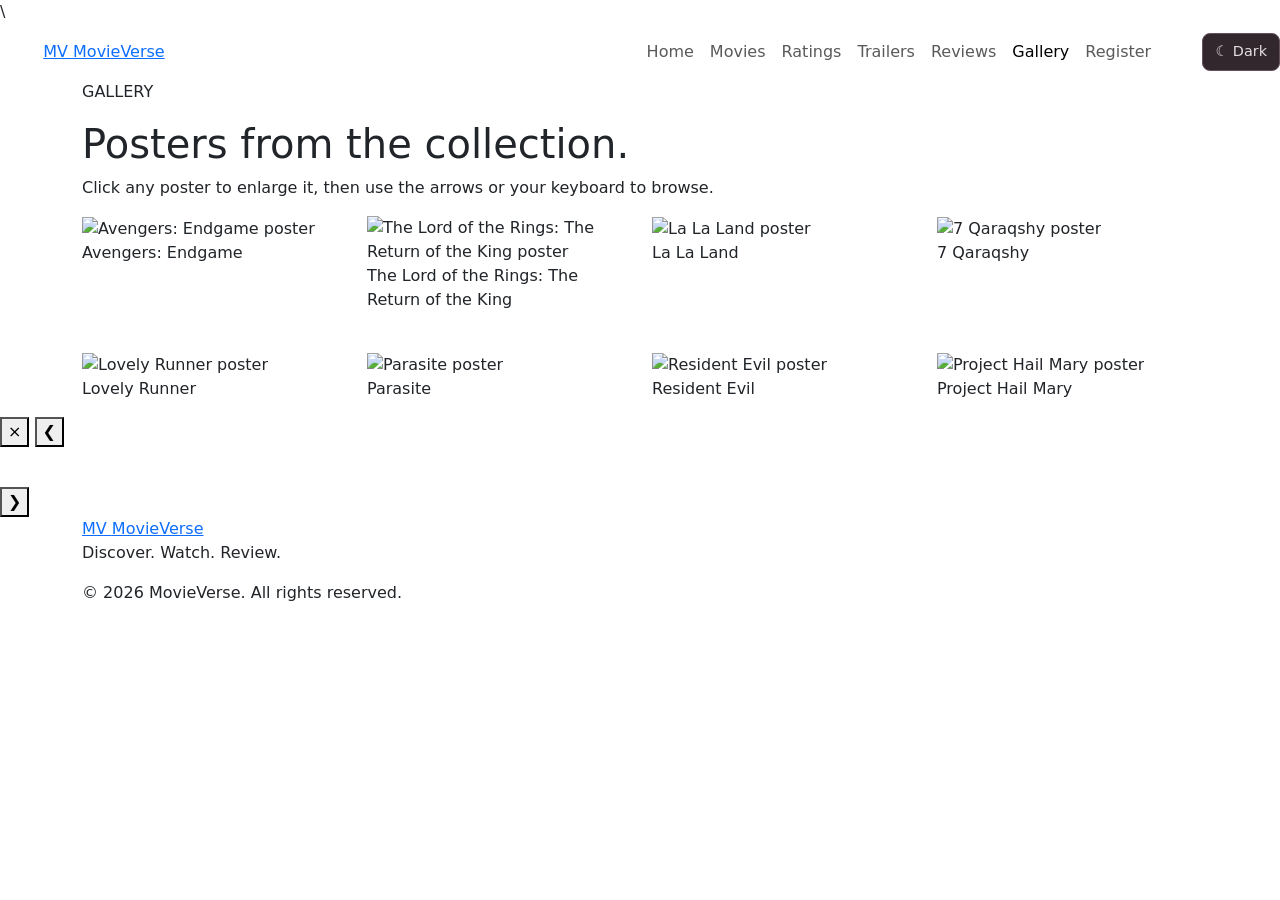
==== gallery.html @ 8283bd86 "Update gallery.html (add theme toggle)" ====
<!DOCTYPE html>
<html lang="en">

<head>
	<meta charset="utf-8" />
	<meta content="width=device-width, initial-scale=1.0" name="viewport" />
	<meta content="MovieVerse - movie information, ratings, trailers and reviews." name="description" />
	<title>
		MovieVerse | Gallery
	</title>
	<link rel="icon" href="images/site_icon_transparent.png">
	<link href="https://fonts.googleapis.com" rel="preconnect" />
	<link crossorigin="" href="https://fonts.gstatic.com" rel="preconnect" />
	<link href="https://fonts.googleapis.com/css2?family=Inter:wght@400;500;600;700;800&amp;display=swap"
		rel="stylesheet" />
	<link href="https://cdn.jsdelivr.net/npm/bootstrap@5.3.3/dist/css/bootstrap.min.css" rel="stylesheet" />
	<link href="css/style.css" rel="stylesheet" />\
	
	<link rel="stylesheet" href="css/final-features.css">
	<script src="js/theme.js" defer></script>
</head>

<body>
	<header class="site-header">
		<nav class="navbar navbar-expand-lg">
			<div class="container">
				<a class="logo" href="index.html">
					<span>
						MV
					</span>
					MovieVerse
				</a>
				<button aria-label="Toggle navigation" class="navbar-toggler" data-bs-target="#mainNav"
					data-bs-toggle="collapse" type="button">
					<span class="navbar-toggler-icon">
					</span>
				</button>
				<div class="collapse navbar-collapse" id="mainNav">
					<ul class="navbar-nav ms-auto nav-list">
						<li class="nav-item">
							<a class="nav-link" href="index.html">
								Home
							</a>
						</li>
						<li class="nav-item">
							<a class="nav-link" href="movies.html">
								Movies
							</a>
						</li>
						<li class="nav-item">
							<a class="nav-link" href="ratings.html">
								Ratings
							</a>
						</li>
						<li class="nav-item">
							<a class="nav-link" href="trailers.html">
								Trailers
							</a>
						</li>
						<li class="nav-item">
							<a class="nav-link" href="reviews.html">
								Reviews
							</a>
						</li>
						<li class="nav-item">
							<a class="nav-link active" href="gallery.html">
								Gallery
							</a>
						</li>
						<li class="nav-item">
							<a class="nav-link" href="register.html">
								Register
							</a>
						</li>
					</ul>
				</div>
			</div>

			<button type="button" id="themeToggle" class="mv-nav-action">
			    ☾ Dark
			</button>
		</nav>
	</header>
	<main>
		<section class="page-hero">
			<div class="container">
				<p class="eyebrow">GALLERY</p>
				<h1>Posters from the <span>collection.</span></h1>
				<p>Click any poster to enlarge it, then use the arrows or your keyboard to browse.</p>
			</div>
		</section>
		<section class="section-padding">
			<div class="container">
				<div class="row g-4" id="galleryGrid">
					<div class="col-6 col-md-4 col-lg-3">
						<figure class="gallery-item" data-index="0" data-full="images/endgame.jpg" data-caption="Avengers: Endgame &middot; Action" tabindex="0" role="button" aria-label="Open Avengers: Endgame">
							<img src="images/endgame.jpg" alt="Avengers: Endgame poster" loading="lazy" />
							<figcaption>Avengers: Endgame</figcaption>
						</figure>
					</div>
					<div class="col-6 col-md-4 col-lg-3">
						<figure class="gallery-item" data-index="1" data-full="images/LORDOFRINGS.jpg" data-caption="The Lord of the Rings: The Return of the King &middot; Fantasy" tabindex="0" role="button" aria-label="Open The Lord of the Rings: The Return of the King">
							<img src="images/LORDOFRINGS.jpg" alt="The Lord of the Rings: The Return of the King poster" loading="lazy" />
							<figcaption>The Lord of the Rings: The Return of the King</figcaption>
						</figure>
					</div>
					<div class="col-6 col-md-4 col-lg-3">
						<figure class="gallery-item" data-index="2" data-full="images/lalaland.jpg" data-caption="La La Land &middot; Drama" tabindex="0" role="button" aria-label="Open La La Land">
							<img src="images/lalaland.jpg" alt="La La Land poster" loading="lazy" />
							<figcaption>La La Land</figcaption>
						</figure>
					</div>
					<div class="col-6 col-md-4 col-lg-3">
						<figure class="gallery-item" data-index="3" data-full="images/7q.jpg" data-caption="7 Qaraqshy &middot; History" tabindex="0" role="button" aria-label="Open 7 Qaraqshy">
							<img src="images/7q.jpg" alt="7 Qaraqshy poster" loading="lazy" />
							<figcaption>7 Qaraqshy</figcaption>
						</figure>
					</div>
					<div class="col-6 col-md-4 col-lg-3">
						<figure class="gallery-item" data-index="4" data-full="images/lovely-runner.jpeg" data-caption="Lovely Runner &middot; Romance" tabindex="0" role="button" aria-label="Open Lovely Runner">
							<img src="images/lovely-runner.jpeg" alt="Lovely Runner poster" loading="lazy" />
							<figcaption>Lovely Runner</figcaption>
						</figure>
					</div>
					<div class="col-6 col-md-4 col-lg-3">
						<figure class="gallery-item" data-index="5" data-full="images/PARASITE.jpg" data-caption="Parasite &middot; Thriller" tabindex="0" role="button" aria-label="Open Parasite">
							<img src="images/PARASITE.jpg" alt="Parasite poster" loading="lazy" />
							<figcaption>Parasite</figcaption>
						</figure>
					</div>
					<div class="col-6 col-md-4 col-lg-3">
						<figure class="gallery-item" data-index="6" data-full="images/RESIDENTEVIL.jpg" data-caption="Resident Evil &middot; Horror" tabindex="0" role="button" aria-label="Open Resident Evil">
							<img src="images/RESIDENTEVIL.jpg" alt="Resident Evil poster" loading="lazy" />
							<figcaption>Resident Evil</figcaption>
						</figure>
					</div>
					<div class="col-6 col-md-4 col-lg-3">
						<figure class="gallery-item" data-index="7" data-full="images/PROJECTHAILMARY.jpg" data-caption="Project Hail Mary &middot; Sci-Fi" tabindex="0" role="button" aria-label="Open Project Hail Mary">
							<img src="images/PROJECTHAILMARY.jpg" alt="Project Hail Mary poster" loading="lazy" />
							<figcaption>Project Hail Mary</figcaption>
						</figure>
					</div>
				</div>
			</div>
		</section>
		<div id="lightbox" aria-hidden="true">
			<button type="button" id="lbClose" aria-label="Close">&times;</button>
			<button type="button" class="lb-nav" id="lbPrev" aria-label="Previous image">&#10094;</button>
			<figure class="lb-figure">
				<img id="lbImage" src="" alt="" />
				<figcaption id="lbCaption"></figcaption>
			</figure>
			<button type="button" class="lb-nav" id="lbNext" aria-label="Next image">&#10095;</button>
		</div>
	
	</main>
	<footer class="site-footer">
		<div class="container footer-flex">
			<div>
				<a class="logo footer-logo" href="index.html">
					<span>
						MV
					</span>
					MovieVerse
				</a>
				<p>
					Discover. Watch. Review.
				</p>
			</div>
			
			<p class="copyright">
				&copy; 2026 MovieVerse. All rights reserved.
			</p>
		</div>
	</footer>
	<script src="https://cdn.jsdelivr.net/npm/bootstrap@5.3.3/dist/js/bootstrap.bundle.min.js">
	</script>
	<script src="https://code.jquery.com/jquery-3.7.1.min.js"></script>
	<script src="js/script.js"></script>
</body>

</html>
---- css/final-features.css ----
/* some additions */

:root {
    --mv-accent: #f0525c;
    --mv-focus: #ff8790;
}

/* navigation */

.mv-nav-action {
    font: inherit;
    font-size: .9rem;
    color: #e3dee1;
    background: #33272e;
    border: 1px solid #65515c;
    border-radius: 8px;
    padding: .45rem .75rem;
    white-space: nowrap;
    cursor: pointer;
}

.mv-nav-action:hover,
.mv-nav-action:focus-visible {
    background: #593a45;
    color: white;
}

.mv-welcome {
    font-weight: 600;
    color: #f4b2b6;
    font-size: .88rem;
    max-width: 12rem;
    overflow: hidden;
    text-overflow: ellipsis;
    white-space: nowrap;
}

.mv-nav-wrap {
    display: flex;
    flex-wrap: wrap;
    align-items: center;
    gap: .6rem;
}

.mv-nav-wrap > [hidden],
#mvAuthLink[hidden],
#mvWelcome[hidden],
#mvSignOut[hidden] {
    display: none !important;
}

/* sections */
.mv-section {
    padding: 4rem 0;
}

.mv-section .section-heading {
    margin-bottom: 1.8rem;
}

.mv-section-header {
    display: flex;
    justify-content: space-between;
    align-items: center;
    gap: 1rem;
    flex-wrap: wrap;
}

/* API elements */

.mv-controls {
    display: grid;
    grid-template-columns: minmax(170px, 2fr) repeat(2, minmax(140px, 1fr)) auto;
    gap: .85rem;
    align-items: center;
    margin: 1.3rem 0;
}

.mv-controls .form-control,
.mv-controls .form-select {
    min-height: 44px;
}

.mv-button {
    border: 1px solid #bd333e;
    background: #ba2833;
    color: white;
    border-radius: 7px;
    padding: .65rem 1rem;
    font-weight: 650;
    cursor: pointer;
    min-height: 44px;
}

.mv-button:hover {
    background: #d33844;
}

.mv-button:disabled {
    opacity: .6;
    cursor: wait;
}

.mv-api-status {
    background: #2d2730;
    border-radius: 8px;
    margin: 1rem 0;
    padding: .9rem 1rem;
    border: 1px solid #5f4b50;
}

.mv-api-error {
    border-color: #eb636c;
    color: #ffd2d5;
}

.mv-api-empty {
    color: #dfccd0;
}

.mv-api-loading {
    color: #d4c8cd;
}

.mv-api-count {
    margin: .5rem 0 1rem;
    font-size: .88rem;
    color: #c7b9c1;
}

.mv-api-grid {
    display: grid;
    grid-template-columns: repeat(3, minmax(0, 1fr));
    gap: 1.25rem;
}

.mv-api-card {
    background: #28212a;
    border: 1px solid #47333d;
    border-radius: 12px;
    overflow: hidden;
    display: grid;
    grid-template-columns: 37% minmax(0, 1fr);
    min-height: 238px;
}

.mv-api-poster {
    background: #1e1d26;
    min-height: 238px;
}

.mv-api-poster img {
    display: block;
    width: 100%;
    height: 100%;
    object-fit: cover;
}

.mv-api-poster-fallback {
    display: grid;
    place-items: center;
    font-size: 2rem;
}

.mv-api-details {
    padding: 1rem;
    min-width: 0;
    display: flex;
    flex-direction: column;
    gap: .55rem;
}

.mv-api-details h3 {
    font-size: 1.08rem;
    line-height: 1.35;
    margin: 0;
}

.mv-api-meta {
    color: #f0bdc4;
    font-size: .8rem;
    margin: 0;
}

.mv-api-description {
    color: #d2cad0;
    font-size: .88rem;
    line-height: 1.55;
    margin: 0;
    display: -webkit-box;
    line-clamp: 5;
    -webkit-line-clamp: 5;
    -webkit-box-orient: vertical;
    overflow: hidden;
}

.mv-api-score {
    margin-top: auto;
    font-size: .8rem;
    font-weight: 700;
    color: #fbd079;
}

.mv-api-attribution,
.mv-demo-hint,
.mv-ai-credit {
    color: #bfb8c1;
    font-size: .78rem;
}

.mv-demo-hint {
    border-left: 3px solid #df5d69;
    padding: .7rem 1rem;
    max-width: 660px;
}

/* FAQ */

.mv-faq-list {
    max-width: 880px;
    margin: 0 auto;
    border: 1px solid #624450;
    border-radius: 12px;
    overflow: hidden;
}

.mv-faq-item + .mv-faq-item {
    border-top: 1px solid #624450;
}

.mv-faq-question {
    width: 100%;
    background: #2b222b;
    color: #fff;
    border: 0;
    display: flex;
    justify-content: space-between;
    align-items: center;
    gap: 1rem;
    text-align: left;
    padding: 1rem 1.15rem;
    font-weight: 650;
    cursor: pointer;
}

.mv-faq-question:hover,
.mv-faq-question[aria-expanded="true"] {
    background: #3b2832;
}

.mv-faq-indicator {
    color: #f27480;
    font-size: 1.6rem;
    line-height: 1;
}

.mv-faq-answer {
    padding: 1rem 1.15rem;
    color: #ddd1d8;
    background: #221e26;
}

.mv-faq-answer p {
    margin: 0;
}

/* Account elements */

.mv-login-card {
    max-width: 520px;
    margin: 0 auto;
    padding: 2rem;
    border-radius: 12px;
    background: #29212a;
    border: 1px solid #65434e;
}

.mv-login-card label {
    display: block;
    margin: .7rem 0 .3rem;
}

.mv-login-card .mv-button {
    margin-top: 1rem;
    width: 100%;
}

.mv-account-note {
    padding-top: .8rem;
    font-size: .84rem;
    color: #cabac3;
}

.mv-ai-credit {
    max-width: 440px;
}

/* Keyboard focus */

.mv-nav-action:focus-visible,
.mv-button:focus-visible,
.mv-faq-question:focus-visible {
    outline: 3px solid var(--mv-focus);
    outline-offset: 3px;
}

/* LIGHT THEME */

html[data-theme="light"] {
    color-scheme: light;
}

html[data-theme="light"] body {
    color: #2b2331;
    background: #faf6f7;
}

html[data-theme="light"] h1,
html[data-theme="light"] h2,
html[data-theme="light"] h3,
html[data-theme="light"] h4 {
    color: #271b29;
}

html[data-theme="light"] .site-header {
    background: #fff;
    border-color: #e8dce2;
}

html[data-theme="light"] .site-header .logo {
    color: #2b2030;
}

html[data-theme="light"] .nav-link {
    color: #473e46;
}

html[data-theme="light"] .nav-link:hover,
html[data-theme="light"] .nav-link.active {
    color: #8b2332;
    background: #fce6e9;
}

html[data-theme="light"] .navbar-toggler {
    background-color: #f5e4e9;
}

html[data-theme="light"] .hero,
html[data-theme="light"] .page-hero {
    background: linear-gradient(120deg, #fff3f5, #f0e9f5);
}

html[data-theme="light"] .dark-section,
html[data-theme="light"] .light-section {
    background: #f5edf2;
}

html[data-theme="light"] .site-footer {
    background: #ece4eb;
    color: #3a3038;
    border-color: #ded1d8;
}

html[data-theme="light"] .footer-logo {
    color: #302332;
}

html[data-theme="light"] .hero-description,
html[data-theme="light"] .section-heading p,
html[data-theme="light"] .page-hero p,
html[data-theme="light"] .feature-card p,
html[data-theme="light"] .movie-body p,
html[data-theme="light"] .review-card p,
html[data-theme="light"] .contact-form p {
    color: #625661;
}

html[data-theme="light"] .light-heading h2,
html[data-theme="light"] .light-heading p {
    color: #302334;
}

html[data-theme="light"] .feature-card,
html[data-theme="light"] .movie-card,
html[data-theme="light"] .trailer-card,
html[data-theme="light"] .review-card,
html[data-theme="light"] .rating-card,
html[data-theme="light"] .gallery-card,
html[data-theme="light"] .movie-mini,
html[data-theme="light"] .contact-form,
html[data-theme="light"] .mv-login-card,
html[data-theme="light"] .mv-api-card {
    background: #fff;
    color: #2e2532;
    border-color: #e3d4df;
}

html[data-theme="light"] .movie-body,
html[data-theme="light"] .review-body,
html[data-theme="light"] .table-responsive,
html[data-theme="light"] .catalog-toolbar {
    background: #fff;
    color: #312735;
}

html[data-theme="light"] .table {
    --bs-table-color: #2d2532;
    --bs-table-bg: #fff;
    --bs-table-border-color: #dccfd8;
    --bs-table-striped-bg: #f6eff3;
}

html[data-theme="light"] .modal-content {
    background: #fff;
    color: #2d2532;
}

html[data-theme="light"] .modal-header,
html[data-theme="light"] .modal-footer {
    border-color: #e6d9e2;
}

html[data-theme="light"] .modal-content .btn-close {
    filter: none;
}

html[data-theme="light"] .form-control,
html[data-theme="light"] .form-select {
    color: #2c2430;
    background: #fff;
    border-color: #c9b8c4;
}

html[data-theme="light"] .form-control::placeholder {
    color: #746a75;
}

html[data-theme="light"] .form-label {
    color: #382c39;
}

html[data-theme="light"] .btn-outline-custom {
    color: #9a2634;
    border-color: #ae5360;
    background: #fff;
}

html[data-theme="light"] .btn-outline-custom:hover {
    color: #fff;
    background: #b63848;
}

html[data-theme="light"] .mv-nav-action {
    color: #772c3d;
    background: #f6edf1;
    border-color: #d8b8c4;
}

html[data-theme="light"] .mv-nav-action:hover {
    color: white;
    background: #bd394c;
}

html[data-theme="light"] .mv-welcome {
    color: #9c2639;
}

html[data-theme="light"] .mv-api-poster {
    background: #e8dce3;
}

html[data-theme="light"] .mv-api-meta {
    color: #a53549;
}

html[data-theme="light"] .mv-api-description,
html[data-theme="light"] .mv-api-count,
html[data-theme="light"] .mv-api-attribution,
html[data-theme="light"] .mv-demo-hint,
html[data-theme="light"] .mv-account-note {
    color: #645761;
}

html[data-theme="light"] .mv-api-score {
    color: #9c5513;
}

html[data-theme="light"] .mv-api-status {
    color: #4c3746;
    background: #f8eef2;
    border-color: #e7ccd8;
}

html[data-theme="light"] .mv-api-error {
    color: #9f2135;
    border-color: #c83e4c;
}

html[data-theme="light"] .mv-faq-list,
html[data-theme="light"] .mv-faq-item + .mv-faq-item {
    border-color: #dfccd6;
}

html[data-theme="light"] .mv-faq-question {
    color: #302334;
    background: #fff;
}

html[data-theme="light"] .mv-faq-question:hover,
html[data-theme="light"] .mv-faq-question[aria-expanded="true"] {
    background: #fceef2;
}

html[data-theme="light"] .mv-faq-answer {
    color: #544651;
    background: #faf5f7;
}

html[data-theme="light"] .mv-ai-credit {
    color: #685866;
}

html[data-theme="light"] .copyright {
    color: #655564;
}

/* Responsive design */

@media (max-width: 1199px) {
    .mv-api-grid {
        grid-template-columns: repeat(2, minmax(0, 1fr));
    }

    .mv-controls {
        grid-template-columns: 1fr 1fr;
    }
}

@media (max-width: 767px) {
    .mv-api-grid {
        grid-template-columns: 1fr;
    }

    .mv-controls {
        grid-template-columns: 1fr;
    }

    .mv-api-card {
        min-height: 190px;
    }

    .mv-api-poster {
        min-height: 190px;
    }

    .mv-section {
        padding: 2.6rem 0;
    }

    .mv-nav-wrap {
        margin: .7rem 0;
    }

    .mv-login-card {
        padding: 1.3rem;
    }
}
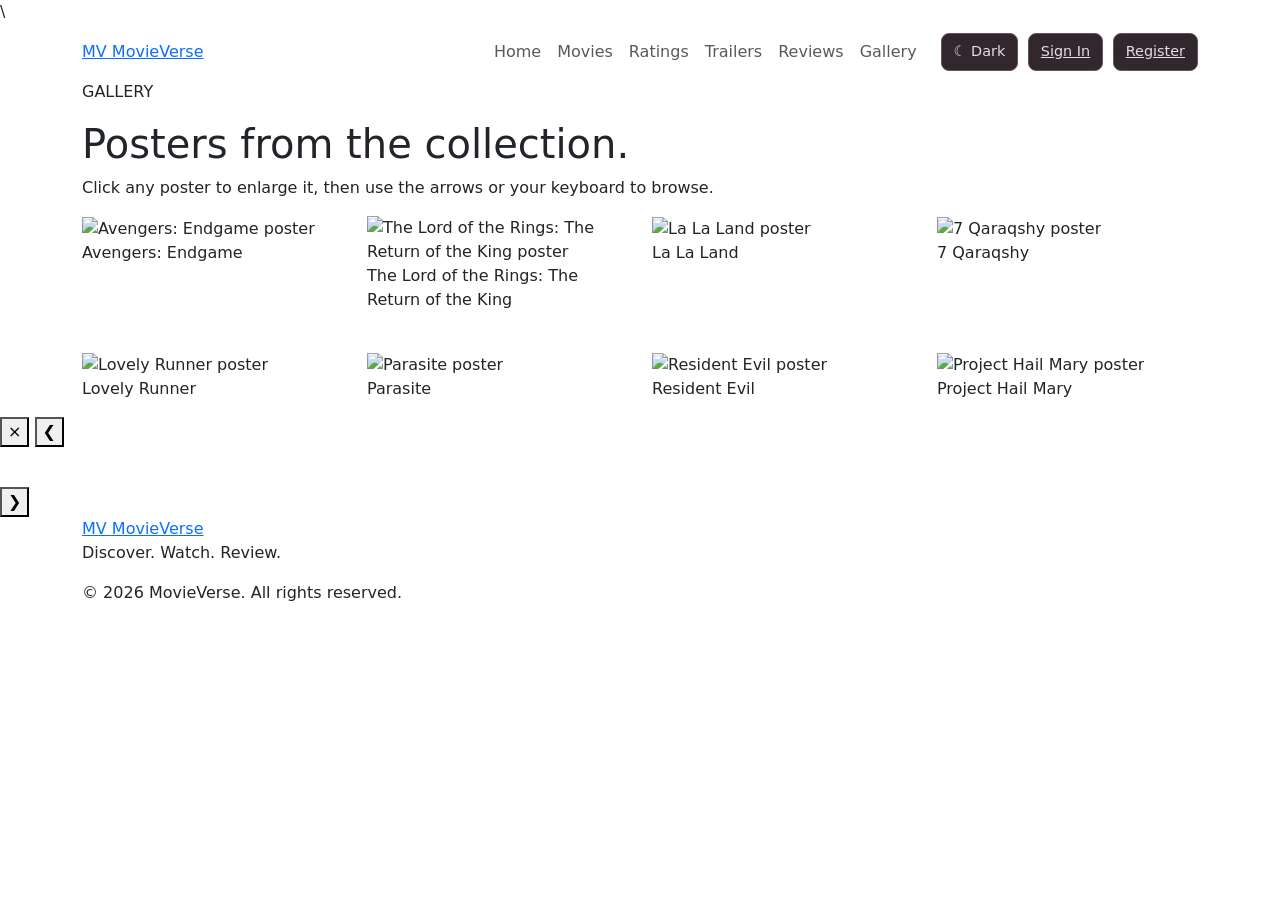
==== commit f7d00d47: "Update gallery.html" ====
--- a/gallery.html
+++ b/gallery.html
@@ -18,69 +18,90 @@
 	
 	<link rel="stylesheet" href="css/final-features.css">
 	<script src="js/theme.js" defer></script>
+	<script src="js/auth.js" defer></script>
 </head>
 
 <body>
 	<header class="site-header">
-		<nav class="navbar navbar-expand-lg">
-			<div class="container">
-				<a class="logo" href="index.html">
-					<span>
-						MV
-					</span>
-					MovieVerse
-				</a>
-				<button aria-label="Toggle navigation" class="navbar-toggler" data-bs-target="#mainNav"
-					data-bs-toggle="collapse" type="button">
-					<span class="navbar-toggler-icon">
-					</span>
-				</button>
-				<div class="collapse navbar-collapse" id="mainNav">
-					<ul class="navbar-nav ms-auto nav-list">
-						<li class="nav-item">
-							<a class="nav-link" href="index.html">
-								Home
-							</a>
-						</li>
-						<li class="nav-item">
-							<a class="nav-link" href="movies.html">
-								Movies
-							</a>
-						</li>
-						<li class="nav-item">
-							<a class="nav-link" href="ratings.html">
-								Ratings
-							</a>
-						</li>
-						<li class="nav-item">
-							<a class="nav-link" href="trailers.html">
-								Trailers
-							</a>
-						</li>
-						<li class="nav-item">
-							<a class="nav-link" href="reviews.html">
-								Reviews
-							</a>
-						</li>
-						<li class="nav-item">
-							<a class="nav-link active" href="gallery.html">
-								Gallery
-							</a>
-						</li>
-						<li class="nav-item">
-							<a class="nav-link" href="register.html">
-								Register
-							</a>
-						</li>
-					</ul>
-				</div>
-			</div>
-
-			<button type="button" id="themeToggle" class="mv-nav-action">
-			    ☾ Dark
-			</button>
-		</nav>
-	</header>
+  <nav class="navbar navbar-expand-xl" aria-label="Main navigation">
+    <div class="container">
+      <a class="logo" href="index.html">
+        <span>MV</span> MovieVerse
+      </a>
+
+      <button
+        class="navbar-toggler"
+        type="button"
+        data-bs-toggle="collapse"
+        data-bs-target="#mainNav"
+        aria-controls="mainNav"
+        aria-expanded="false"
+        aria-label="Toggle navigation"
+      >
+        <span class="navbar-toggler-icon"></span>
+      </button>
+
+      <div class="collapse navbar-collapse" id="mainNav">
+        <ul class="navbar-nav ms-auto nav-list">
+          <li class="nav-item">
+            <a class="nav-link" href="index.html">Home</a>
+          </li>
+          <li class="nav-item">
+            <a class="nav-link" href="movies.html">Movies</a>
+          </li>
+          <li class="nav-item">
+            <a class="nav-link" href="ratings.html">Ratings</a>
+          </li>
+          <li class="nav-item">
+            <a class="nav-link" href="trailers.html">Trailers</a>
+          </li>
+          <li class="nav-item">
+            <a class="nav-link" href="reviews.html">Reviews</a>
+          </li>
+          <li class="nav-item">
+            <a class="nav-link" href="gallery.html">Gallery</a>
+          </li>
+        </ul>
+
+        <div class="mv-nav-wrap" role="group" aria-label="Account and theme">
+          <button
+            id="themeToggle"
+            class="mv-nav-action"
+            type="button"
+            aria-label="Switch to light theme"
+            aria-pressed="false"
+          >
+            ☾ Dark
+          </button>
+
+          <a id="mvAuthLink" class="mv-nav-action" href="login.html">
+            Sign In
+          </a>
+
+          <a id="mvRegisterLink" class="mv-nav-action" href="register.html">
+            Register
+          </a>
+
+          <span
+            id="mvWelcome"
+            class="mv-welcome"
+            hidden
+            aria-live="polite"
+          ></span>
+
+          <button
+            id="mvSignOut"
+            class="mv-nav-action"
+            type="button"
+            hidden
+          >
+            Sign Out
+          </button>
+        </div>
+      </div>
+    </div>
+  </nav>
+</header>
 	<main>
 		<section class="page-hero">
 			<div class="container">
--- a/css/final-features.css
+++ b/css/final-features.css
@@ -1,12 +1,7 @@
-/* some additions */
-
 :root {
     --mv-accent: #f0525c;
     --mv-focus: #ff8790;
 }
-
-/* navigation */
-
 .mv-nav-action {
     font: inherit;
     font-size: .9rem;
@@ -49,7 +44,6 @@
     display: none !important;
 }
 
-/* sections */
 .mv-section {
     padding: 4rem 0;
 }
@@ -66,7 +60,6 @@
     flex-wrap: wrap;
 }
 
-/* API elements */
 
 .mv-controls {
     display: grid;
@@ -213,8 +206,6 @@
     padding: .7rem 1rem;
     max-width: 660px;
 }
-
-/* FAQ */
 
 .mv-faq-list {
     max-width: 880px;
@@ -264,8 +255,6 @@
     margin: 0;
 }
 
-/* Account elements */
-
 .mv-login-card {
     max-width: 520px;
     margin: 0 auto;
@@ -295,16 +284,12 @@
     max-width: 440px;
 }
 
-/* Keyboard focus */
-
 .mv-nav-action:focus-visible,
 .mv-button:focus-visible,
 .mv-faq-question:focus-visible {
     outline: 3px solid var(--mv-focus);
     outline-offset: 3px;
 }
-
-/* LIGHT THEME */
 
 html[data-theme="light"] {
     color-scheme: light;
@@ -524,16 +509,44 @@
     color: #655564;
 }
 
-/* Responsive design */
+.mv-nav-wrap {
+  display: flex;
+  flex-wrap: wrap;
+  align-items: center;
+  justify-content: flex-end;
+  flex-shrink: 0;
+  gap: .6rem;
+  max-width: 100%;
+  margin-left: 1rem;
+}
+
+.mv-welcome {
+  min-width: 0;
+}
+
+.mv-nav-wrap > [hidden] {
+  display: none !important;
+}
 
 @media (max-width: 1199px) {
-    .mv-api-grid {
+  .mv-api-grid {
         grid-template-columns: repeat(2, minmax(0, 1fr));
     }
 
-    .mv-controls {
+  .mv-controls {
         grid-template-columns: 1fr 1fr;
     }
+  .site-header .navbar-collapse {
+    padding-top: .75rem;
+  }
+
+  .site-header .nav-list {
+    margin-bottom: .75rem;
+  }
+
+  .mv-nav-wrap {
+    margin-left: 0;
+  }
 }
 
 @media (max-width: 767px) {
@@ -564,4 +577,4 @@
     .mv-login-card {
         padding: 1.3rem;
     }
-}+}
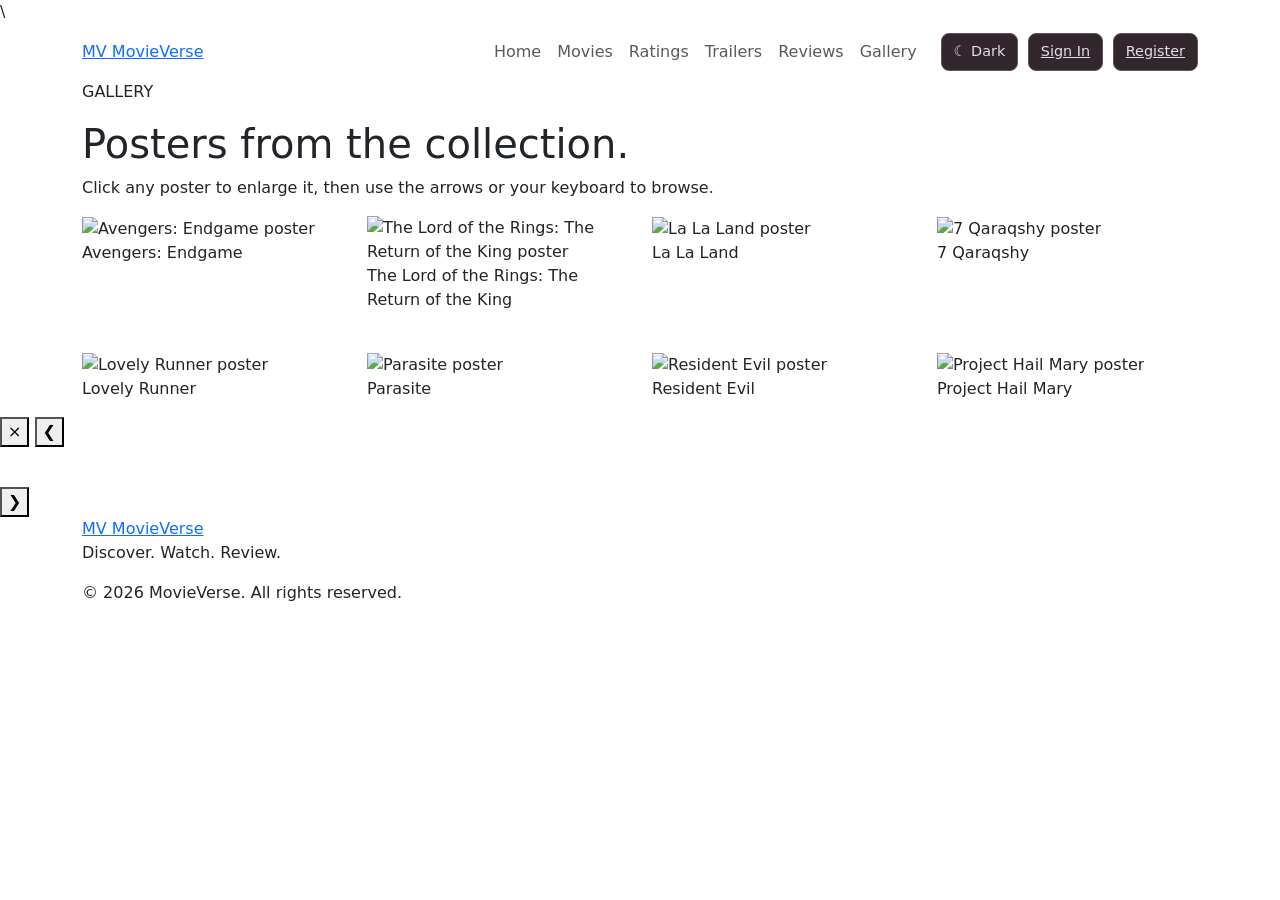
==== commit daf5f513: "Update gallery.html" ====
--- a/gallery.html
+++ b/gallery.html
@@ -28,19 +28,9 @@
       <a class="logo" href="index.html">
         <span>MV</span> MovieVerse
       </a>
-
-      <button
-        class="navbar-toggler"
-        type="button"
-        data-bs-toggle="collapse"
-        data-bs-target="#mainNav"
-        aria-controls="mainNav"
-        aria-expanded="false"
-        aria-label="Toggle navigation"
-      >
+      <button class="navbar-toggler" type="button" data-bs-toggle="collapse" data-bs-target="#mainNav" aria-controls="mainNav" aria-expanded="false" aria-label="Toggle navigation">
         <span class="navbar-toggler-icon"></span>
       </button>
-
       <div class="collapse navbar-collapse" id="mainNav">
         <ul class="navbar-nav ms-auto nav-list">
           <li class="nav-item">
@@ -62,41 +52,12 @@
             <a class="nav-link" href="gallery.html">Gallery</a>
           </li>
         </ul>
-
         <div class="mv-nav-wrap" role="group" aria-label="Account and theme">
-          <button
-            id="themeToggle"
-            class="mv-nav-action"
-            type="button"
-            aria-label="Switch to light theme"
-            aria-pressed="false"
-          >
-            ☾ Dark
-          </button>
-
-          <a id="mvAuthLink" class="mv-nav-action" href="login.html">
-            Sign In
-          </a>
-
-          <a id="mvRegisterLink" class="mv-nav-action" href="register.html">
-            Register
-          </a>
-
-          <span
-            id="mvWelcome"
-            class="mv-welcome"
-            hidden
-            aria-live="polite"
-          ></span>
-
-          <button
-            id="mvSignOut"
-            class="mv-nav-action"
-            type="button"
-            hidden
-          >
-            Sign Out
-          </button>
+          <button id="themeToggle" class="mv-nav-action" type="button" aria-label="Switch to light theme" aria-pressed="false">☾ Dark</button>
+          <a id="mvAuthLink" class="mv-nav-action" href="login.html">Sign In</a>
+          <a id="mvRegisterLink" class="mv-nav-action" href="register.html">Register</a>
+          <span id="mvWelcome" class="mv-welcome" hidden aria-live="polite"></span>
+          <button id="mvSignOut" class="mv-nav-action" type="button" hidden>Sign Out</button>
         </div>
       </div>
     </div>
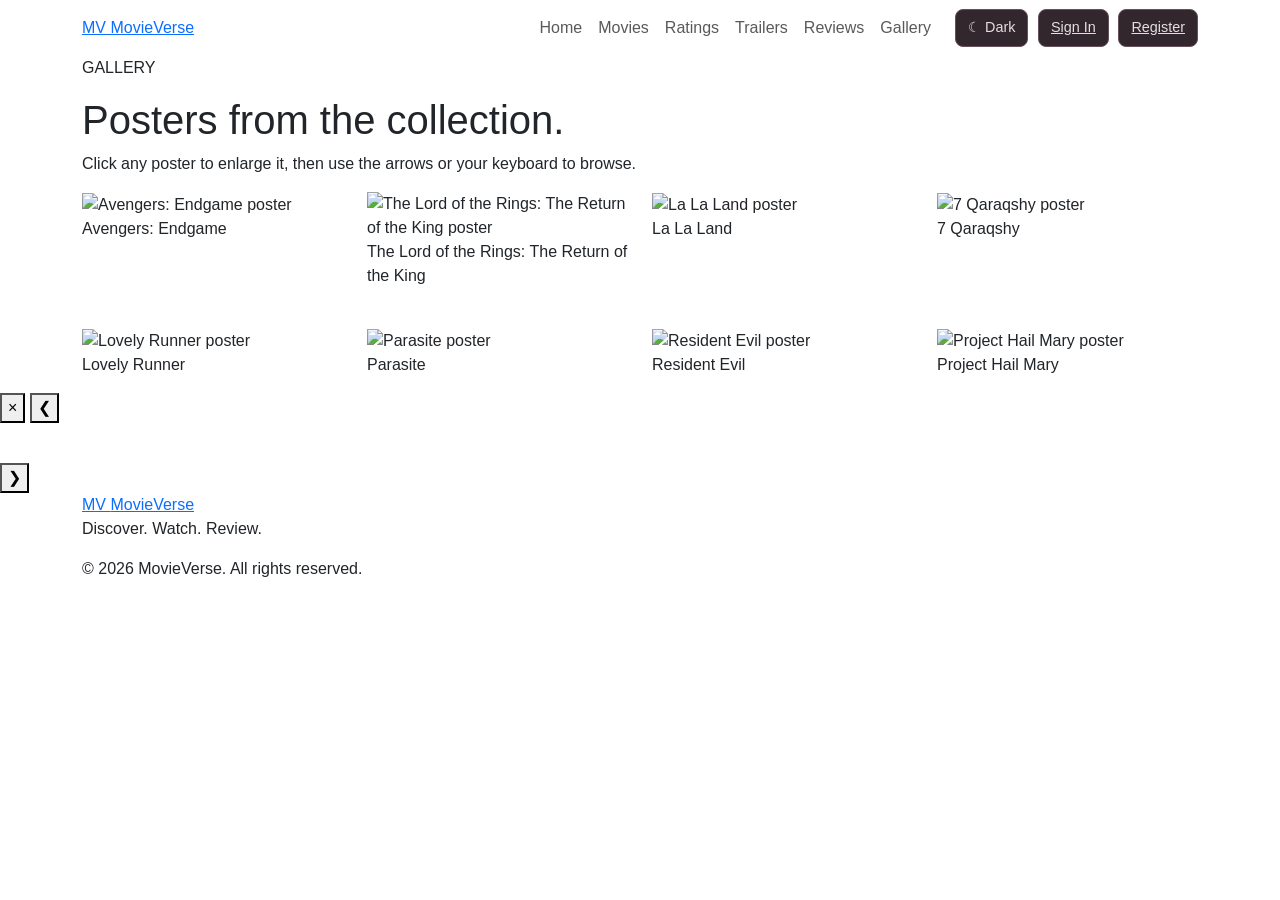
==== commit 2cabe719: "Fix formatting issue in gallery.html" ====
--- a/gallery.html
+++ b/gallery.html
@@ -14,7 +14,7 @@
 	<link href="https://fonts.googleapis.com/css2?family=Inter:wght@400;500;600;700;800&amp;display=swap"
 		rel="stylesheet" />
 	<link href="https://cdn.jsdelivr.net/npm/bootstrap@5.3.3/dist/css/bootstrap.min.css" rel="stylesheet" />
-	<link href="css/style.css" rel="stylesheet" />\
+	<link href="css/style.css" rel="stylesheet" />
 	
 	<link rel="stylesheet" href="css/final-features.css">
 	<script src="js/theme.js" defer></script>
--- a/css/final-features.css
+++ b/css/final-features.css
@@ -1,7 +1,50 @@
 :root {
     --mv-accent: #f0525c;
     --mv-focus: #ff8790;
-}
+    --mv-font: "Inter", Arial, sans-serif;
+}
+
+body {
+  font-family: var(--mv-font);
+}
+
+.site-header .logo {
+  flex-shrink: 0;
+}
+
+.site-header .navbar > .container {
+  gap: .75rem;
+}
+
+.site-header .navbar-collapse {
+  min-width: 0;
+  column-gap: 1rem;
+}
+
+.site-header .nav-list {
+  flex-wrap: wrap;
+}
+
+.site-header .mv-nav-wrap {
+  display: flex;
+  flex-wrap: wrap;
+  align-items: center;
+  justify-content: flex-end;
+  flex-shrink: 0;
+  gap: .6rem;
+  max-width: 100%;
+  margin-left: 0;
+}
+
+.mv-welcome {
+  min-width: 0;
+  max-width: 10rem;
+}
+
+.mv-nav-wrap > [hidden] {
+  display: none !important;
+}
+
 .mv-nav-action {
     font: inherit;
     font-size: .9rem;
@@ -59,7 +102,6 @@
     gap: 1rem;
     flex-wrap: wrap;
 }
-
 
 .mv-controls {
     display: grid;
@@ -291,6 +333,48 @@
     outline-offset: 3px;
 }
 
+.rating-layout > * {
+  min-width: 0;
+}
+
+.rating-layout .table-responsive {
+  width: 100%;
+  max-width: 100%;
+  overflow-x: auto;
+}
+
+.rating-table {
+  min-width: 640px;
+}
+
+.rating-table td:last-child {
+  white-space: nowrap;
+}
+
+#noResults {
+  display: none;
+}
+
+.mv-register-link {
+  color: var(--mv-accent);
+  text-decoration: underline;
+}
+
+.footer-flex,
+.social-links {
+  flex-wrap: wrap;
+}
+
+.footer-contact {
+  font-size: .9rem;
+  font-style: normal;
+}
+
+.footer-contact a,
+.social-links a {
+  text-decoration: underline;
+}
+
 html[data-theme="light"] {
     color-scheme: light;
 }
@@ -509,6 +593,87 @@
     color: #655564;
 }
 
+html[data-theme="light"] .filter-btn,
+html[data-theme="light"] .row-btn {
+  color: #473e46;
+  background: #fff;
+  border-color: #bda8b5;
+}
+
+html[data-theme="light"] .filter-btn:hover,
+html[data-theme="light"] .filter-btn:focus-visible,
+html[data-theme="light"] .row-btn:hover,
+html[data-theme="light"] .row-btn:focus-visible {
+  color: #772c3d;
+  background: #fce6e9;
+  border-color: #a53549;
+}
+
+html[data-theme="light"] .filter-btn.active,
+html[data-theme="light"] .row-btn.danger:hover,
+html[data-theme="light"] .row-btn.danger:focus-visible {
+  color: #fff;
+  background: #b91d26;
+  border-color: #b91d26;
+}
+
+html[data-theme="light"] .movie-meta span {
+  color: #473e46;
+  background: #f1e7ee;
+}
+
+html[data-theme="light"] .movie-meta span:nth-child(2),
+html[data-theme="light"] .movie-mini span,
+html[data-theme="light"] .rating-highlight > span,
+html[data-theme="light"] .rating-table td:nth-child(4) {
+  color: #785600;
+}
+
+html[data-theme="light"] .rating-highlight,
+html[data-theme="light"] .rating-steps article {
+  color: #2e2532;
+  background: #fff;
+  border-color: #d8c7d2;
+}
+
+html[data-theme="light"] .rating-highlight strong,
+html[data-theme="light"] .rating-steps span {
+  color: #9c2639;
+  text-shadow: none;
+}
+
+html[data-theme="light"] .rating-highlight p,
+html[data-theme="light"] .rating-steps p,
+html[data-theme="light"] .result-count,
+html[data-theme="light"] .no-results {
+  color: #625661;
+}
+
+html[data-theme="light"] .rating-table {
+  color: #2d2532;
+  background: #fff;
+  border-color: #dccfd8;
+  --bs-table-color: #2d2532;
+  --bs-table-bg: #fff;
+  --bs-table-border-color: #dccfd8;
+  --bs-table-hover-color: #2d2532;
+  --bs-table-hover-bg: #fce6e9;
+}
+
+html[data-theme="light"] .rating-table th {
+  color: #382c39;
+  background: #f3e7ed;
+}
+
+html[data-theme="light"] .rating-table tbody tr:nth-child(even) > * {
+  --bs-table-bg-type: #faf4f7;
+}
+
+html[data-theme="light"] .rating-table tbody tr:hover > * {
+  color: #2d2532;
+  --bs-table-bg-state: #fce6e9;
+}
+
 .mv-nav-wrap {
   display: flex;
   flex-wrap: wrap;
@@ -547,6 +712,14 @@
   .mv-nav-wrap {
     margin-left: 0;
   }
+    .site-header .navbar-collapse {
+    padding-top: .75rem;
+  }
+
+  .site-header .mv-nav-wrap {
+    width: 100%;
+    margin: .75rem 0 0;
+  }
 }
 
 @media (max-width: 767px) {
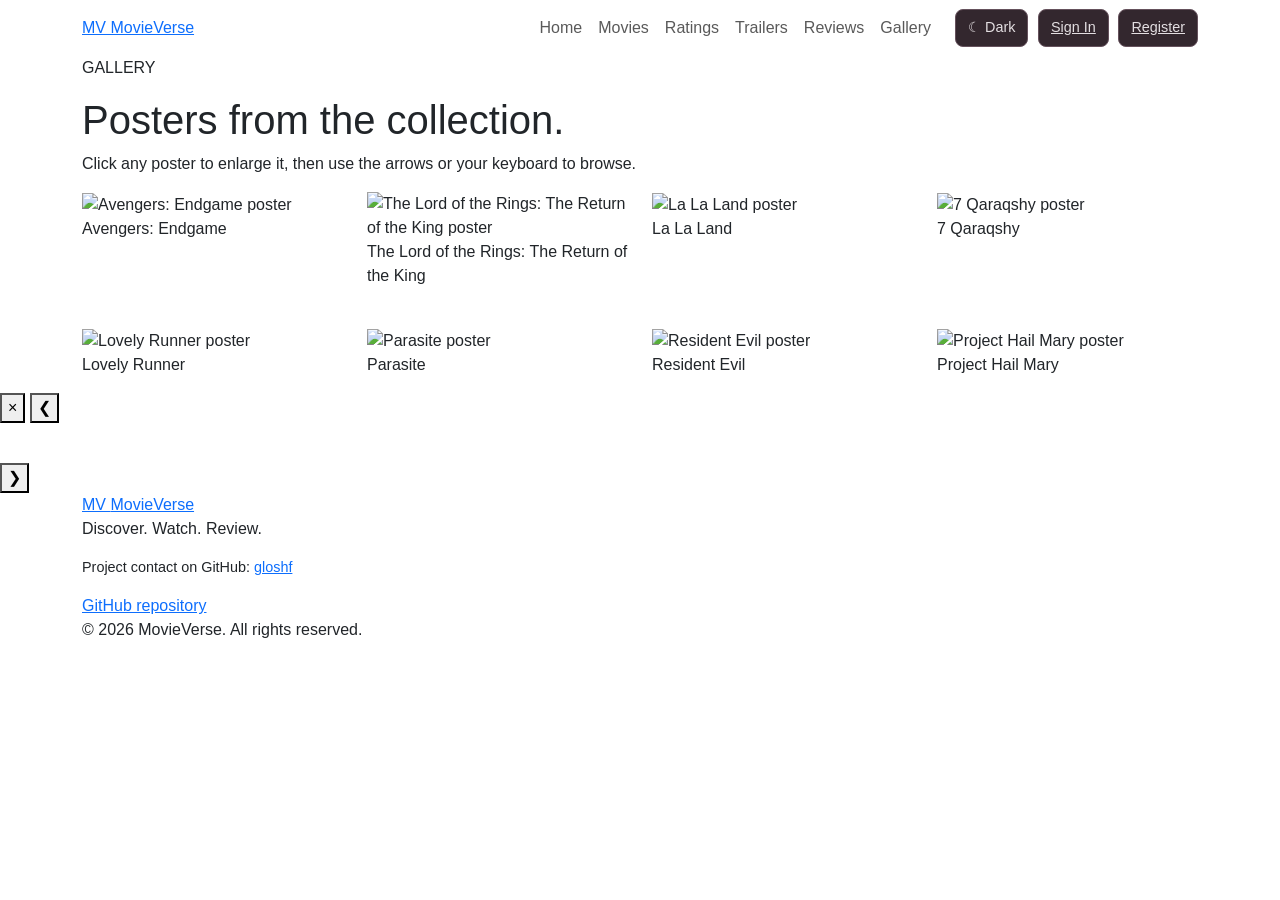
==== commit 0a82a004: "Update gallery.html" ====
--- a/gallery.html
+++ b/gallery.html
@@ -149,7 +149,14 @@
 					Discover. Watch. Review.
 				</p>
 			</div>
-			
+			<div>
+				<address class="footer-contact">Project contact on GitHub:
+				    <a href="https://github.com/gloshf">gloshf</a>
+				  </address>
+				  <nav class="social-links" aria-label="Project links">
+				    <a href="https://github.com/gloshf/WEB-Frontend-Endterm">GitHub repository</a>
+				  </nav>
+			</div>
 			<p class="copyright">
 				&copy; 2026 MovieVerse. All rights reserved.
 			</p>
